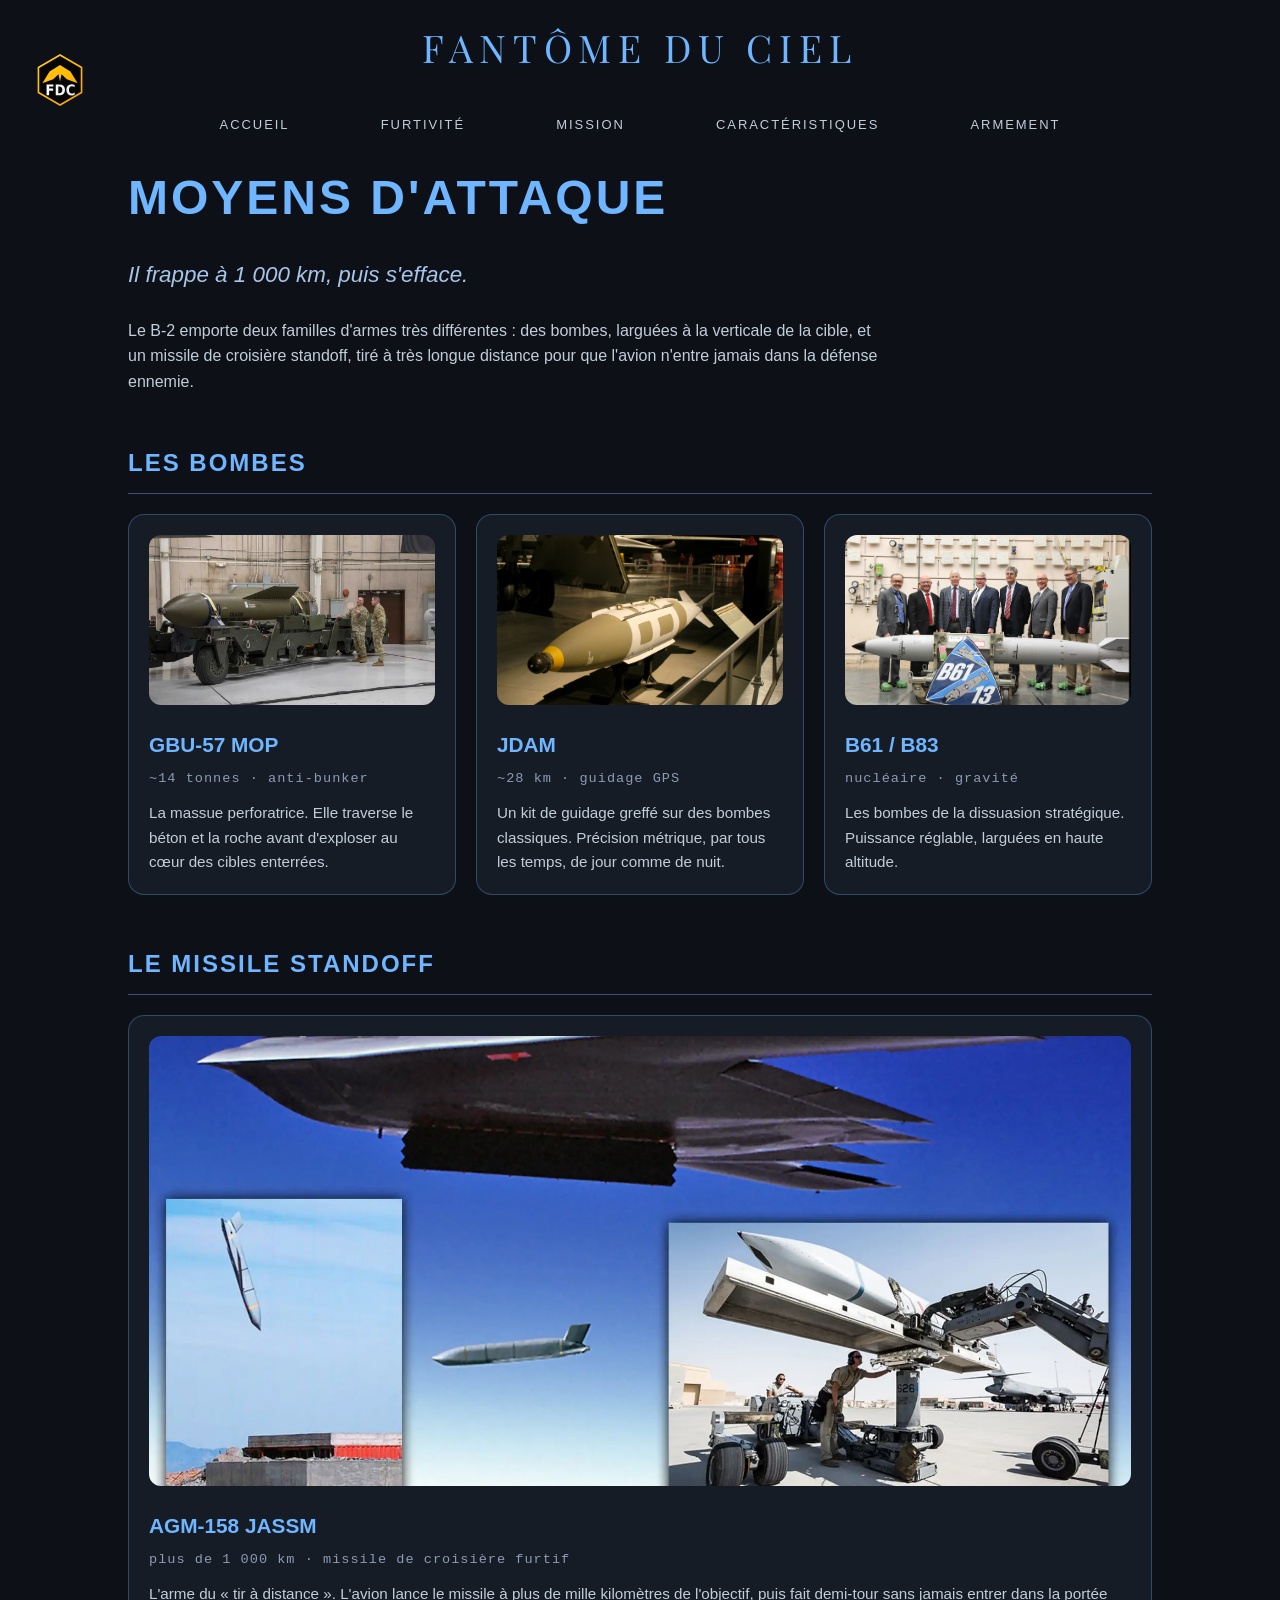
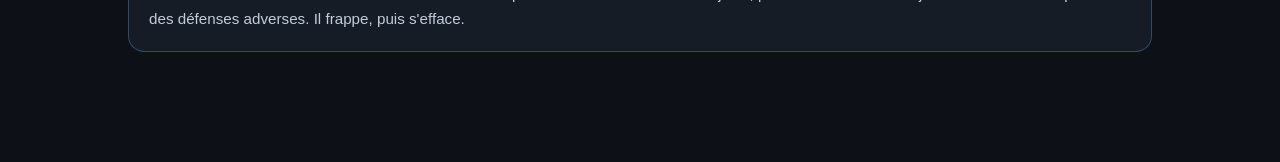
==== armement.html @ 90ef74f4 "Add: create armement.html and armement.css for armament section, update logo.svg and index.html for " ====
<!DOCTYPE html>
<html lang="fr">
<head>
  <meta charset="UTF-8">
  <meta name="viewport" content="width=device-width, initial-scale=1.0">
  <title>Fantôme du Ciel</title>
  <link rel="stylesheet" href="armement.css">
</head>
<body>

  <!-- Barre de navigation, identique aux autres pages -->
  <header>
    <nav>
      <img src="assets/logo.svg" alt="Logo FDC" class="nav-logo-img">
      <span class="nav-logo">Fantôme du Ciel</span>
      <div class="nav-links">
        <a href="index.html#accueil">Accueil</a>
        <a href="furtivité.html">Furtivité</a>
        <a href="mission.html">Mission</a>
        <a href="caracteristiques.html#caracteristiques">Caractéristiques</a>
        <a href="armement.html">Armement</a>
      </div>
    </nav>
  </header>

  <!-- Section principale -->
  <section class="arm-section">

    <h1>Moyens d'attaque</h1>
    <p class="arm-quote">Il frappe à 1 000 km, puis s'efface.</p>
    <p class="arm-text">
      Le B-2 emporte deux familles d'armes très différentes : des bombes,
      larguées à la verticale de la cible, et un missile de croisière standoff,
      tiré à très longue distance pour que l'avion n'entre jamais dans la
      défense ennemie.
    </p>

    <!-- ===================== FAMILLE 1 : LES BOMBES ===================== -->
    <h2 class="arm-family">Les bombes</h2>
    <div class="arm-grid">

      <article class="arm-card">
        <img src="assets/gpu_57.jpg" alt="Bombe GBU-57 MOP" class="arm-img">
        <h3>GBU-57 MOP</h3>
        <p class="arm-range">~14 tonnes · anti-bunker</p>
        <p class="arm-effect">
          La massue perforatrice. Elle traverse le béton et la roche avant
          d'exploser au cœur des cibles enterrées.
        </p>
      </article>

      <article class="arm-card">
        <img src="assets/jdam.jpg" alt="Bombe guidée JDAM" class="arm-img">
        <h3>JDAM</h3>
        <p class="arm-range">~28 km · guidage GPS</p>
        <p class="arm-effect">
          Un kit de guidage greffé sur des bombes classiques. Précision
          métrique, par tous les temps, de jour comme de nuit.
        </p>
      </article>

      <article class="arm-card">
        <img src="assets/b61.jpg" alt="Bombe nucléaire B61" class="arm-img">
        <h3>B61 / B83</h3>
        <p class="arm-range">nucléaire · gravité</p>
        <p class="arm-effect">
          Les bombes de la dissuasion stratégique. Puissance réglable,
          larguées en haute altitude.
        </p>
      </article>

    </div>

    <!-- ===================== FAMILLE 2 : LE MISSILE STANDOFF ===================== -->
    <h2 class="arm-family">Le missile standoff</h2>
    <div class="arm-grid">

      <article class="arm-card arm-card-wide">
        <img src="assets/jassm.jpg" alt="Missile de croisière AGM-158 JASSM" class="arm_jassm-img">
        <h3>AGM-158 JASSM</h3>
        <p class="arm-range">plus de 1 000 km · missile de croisière furtif</p>
        <p class="arm-effect">
          L'arme du « tir à distance ». L'avion lance le missile à plus de mille
          kilomètres de l'objectif, puis fait demi-tour sans jamais entrer dans
          la portée des défenses adverses. Il frappe, puis s'efface.
        </p>
      </article>

    </div>

  </section>

</body>
</html>
---- armement.css ----
/* Police du titre de la nav */
@import url('https://fonts.googleapis.com/css2?family=Playfair+Display:wght@400..900&display=swap');

/* Reset de base */
* {
  margin: 0;
  padding: 0;
  box-sizing: border-box;
}

/* Fond anthracite et texte clair, palette bleu acier */
body {
  background-color: #0d1117;
  color: #ffffff;
  font-family: Arial, Helvetica, sans-serif;
  line-height: 1.6;
}

/* Barre de navigation, identique aux autres pages */
nav {
  position: absolute;
  top: 0;
  left: 0;
  width: 100%;
  z-index: 4;
  display: flex;
  flex-direction: column;
  align-items: center;
  gap: 12px;
  padding: 18px;
}

.nav-logo-img {
  position: absolute;
  top: 50%;
  left: 30px;
  transform: translateY(-50%);
  height: 60px;
}

.nav-logo {
  font-family: "Playfair Display", serif;
  color: #6fb5ff;
  letter-spacing: 0.18em;
  font-size: 38px;
  text-transform: uppercase;
}

.nav-links {
  display: flex;
  gap: 40px;
  margin-top: 18px;
}

.nav-links a {
  position: relative;
  color: #c2cdda;
  font-size: 13px;
  letter-spacing: 0.15em;
  text-transform: uppercase;
  padding: 6px 14px;
  text-decoration: none;
  transition: color 0.25s ease;
}

.nav-links a::before {
  content: "[";
  opacity: 0;
  margin-right: 6px;
  color: #6fb5ff;
  transition: opacity 0.2s ease;
}

.nav-links a::after {
  content: "]";
  opacity: 0;
  margin-left: 6px;
  color: #6fb5ff;
  transition: opacity 0.2s ease;
}

.nav-links a:hover {
  color: #6fb5ff;
}

.nav-links a:hover::before,
.nav-links a:hover::after {
  opacity: 1;
}

/* Section principale */
.arm-section {
  padding: 160px 10% 60px;
}

.arm-section h1 {
  font-size: 3rem;
  color: #6fb5ff;
  text-transform: uppercase;
  letter-spacing: 3px;
  margin-bottom: 20px;
}

.arm-quote {
  font-size: 1.4rem;
  font-style: italic;
  color: #a8c5e8;
  margin-bottom: 25px;
}

.arm-text {
  max-width: 750px;
  color: #c2cdda;
  margin-bottom: 50px;
}

/* Titre d'une famille d'armes */
.arm-family {
  color: #6fb5ff;
  font-size: 1.5rem;
  text-transform: uppercase;
  letter-spacing: 2px;
  margin-bottom: 20px;
  padding-bottom: 10px;
  border-bottom: 1px solid rgba(111, 181, 255, 0.4);
}

/* Grille des cartes */
.arm-grid {
  display: grid;
  grid-template-columns: repeat(3, 1fr);
  gap: 20px;
  margin-bottom: 50px;
}

/* Une carte d'arme */
.arm-card {
  background-color: #161c26;
  border: 1px solid rgba(111, 181, 255, 0.3);
  border-radius: 16px;
  padding: 20px;
  transition: transform 0.3s ease, border-color 0.3s ease;
}

/* Effet au survol : la carte se soulève et la bordure s'allume */
.arm-card:hover {
  transform: translateY(-8px);
  border-color: #6fb5ff;
}

/* La carte du missile prend toute la largeur */
.arm-card-wide {
  grid-column: 1 / -1;
}

/* Image de chaque carte */
.arm-img {
  width: 100%;
  height: 170px;
  object-fit: cover;
  border-radius: 12px;
  margin-bottom: 16px;
}
.arm_jassm-img {
  width: 100%;
  height: 450px;
  object-fit: cover;
  border-radius: 12px;
  margin-bottom: 16px;
}
/* Nom de l'arme */
.arm-card h3 {
  color: #6fb5ff;
  font-size: 1.3rem;
  margin-bottom: 6px;
}

/* Portée / catégorie */
.arm-range {
  color: #8b9bb4;
  font-size: 0.85rem;
  font-family: monospace;
  letter-spacing: 1px;
  margin-bottom: 12px;
}

/* Effet de l'arme */
.arm-effect {
  color: #c2cdda;
  font-size: 0.95rem;
}

/* Sur petit écran, les cartes passent en une seule colonne */
@media (max-width: 800px) {
  .arm-grid {
    grid-template-columns: 1fr;
  }
}
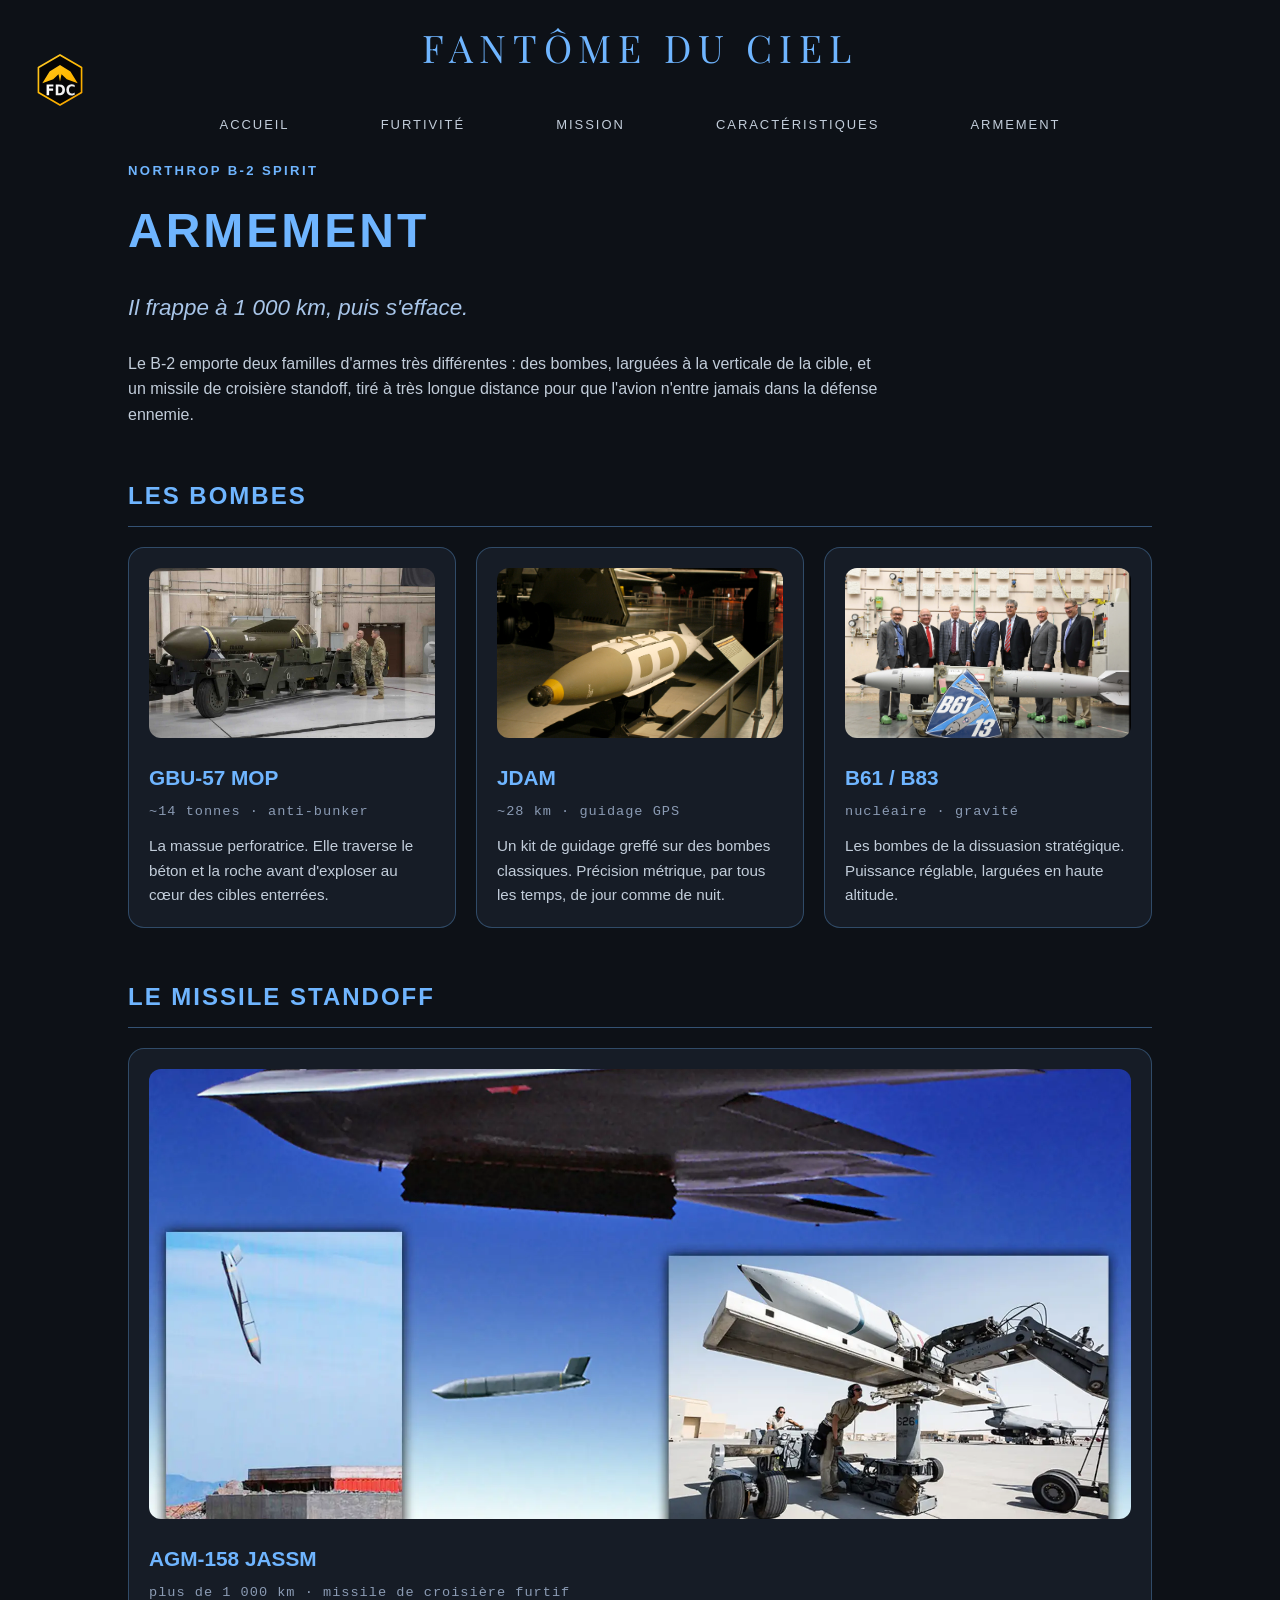
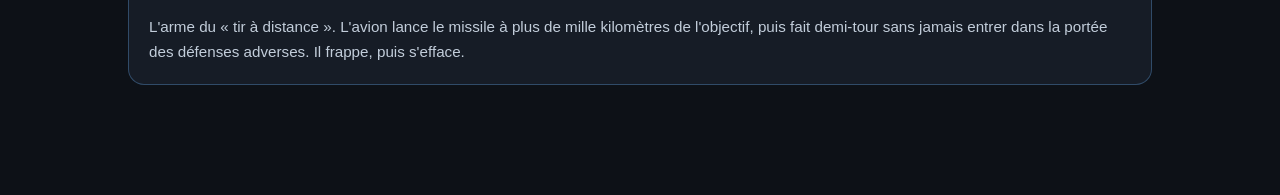
==== commit f39c3c66: "Add stealth-kicker class for enhanced styling in armement and mission sections" ====
--- a/armement.html
+++ b/armement.html
@@ -14,10 +14,10 @@
       <img src="assets/logo.svg" alt="Logo FDC" class="nav-logo-img">
       <span class="nav-logo">Fantôme du Ciel</span>
       <div class="nav-links">
-        <a href="index.html#accueil">Accueil</a>
-        <a href="furtivité.html">Furtivité</a>
+        <a href="index.html">Accueil</a>
+        <a href="furtivite.html">Furtivité</a>
         <a href="mission.html">Mission</a>
-        <a href="caracteristiques.html#caracteristiques">Caractéristiques</a>
+        <a href="caracteristiques.html">Caractéristiques</a>
         <a href="armement.html">Armement</a>
       </div>
     </nav>
@@ -26,7 +26,8 @@
   <!-- Section principale -->
   <section class="arm-section">
 
-    <h1>Moyens d'attaque</h1>
+	<p class="stealth-kicker">Northrop B-2 Spirit</p>
+    <h1>Armement</h1>
     <p class="arm-quote">Il frappe à 1 000 km, puis s'efface.</p>
     <p class="arm-text">
       Le B-2 emporte deux familles d'armes très différentes : des bombes,
@@ -91,4 +92,4 @@
   </section>
 
 </body>
-</html>+</html>
--- a/armement.css
+++ b/armement.css
@@ -195,4 +195,11 @@
   .arm-grid {
     grid-template-columns: 1fr;
   }
-}+}
+.stealth-kicker {
+  color: #6fb5ff;
+  font-size: 0.82rem;
+  font-weight: 700;
+  letter-spacing: 0.18em;
+  margin-bottom: 12px;
+  text-transform: uppercase; }
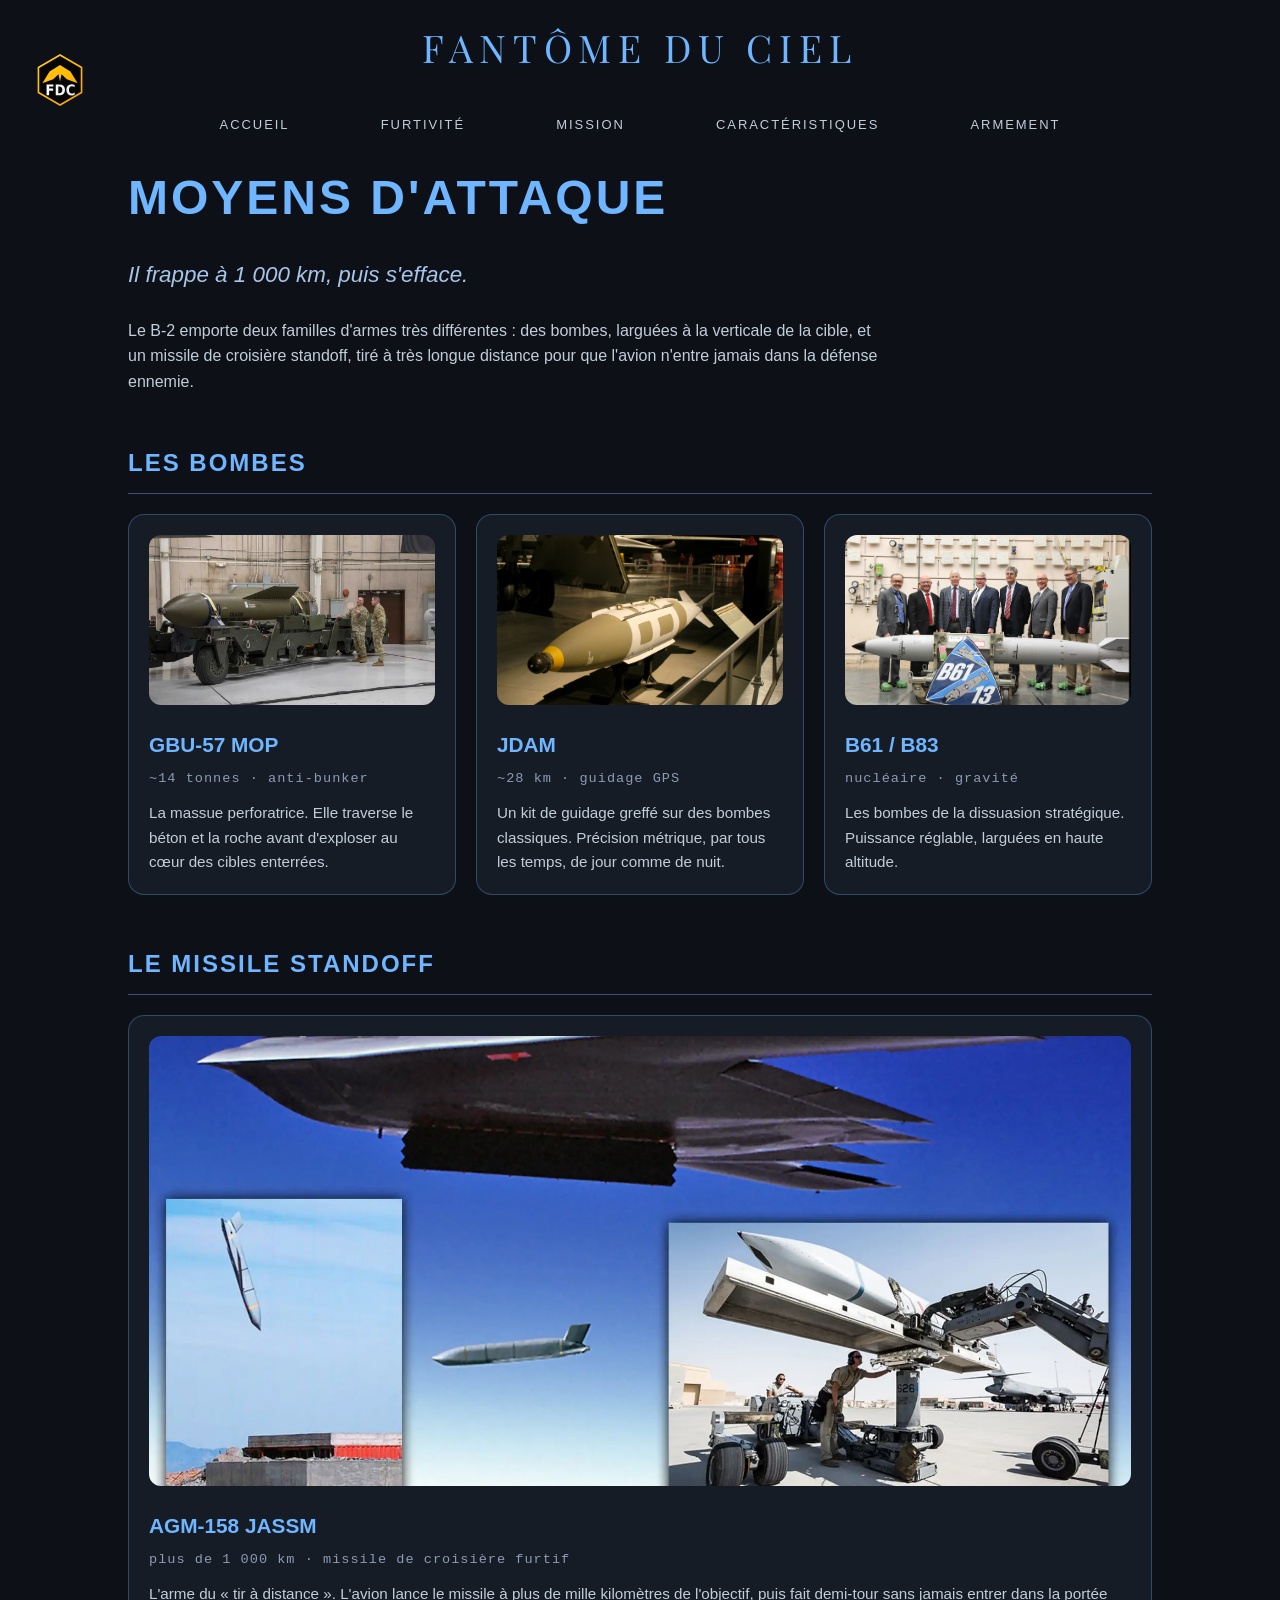
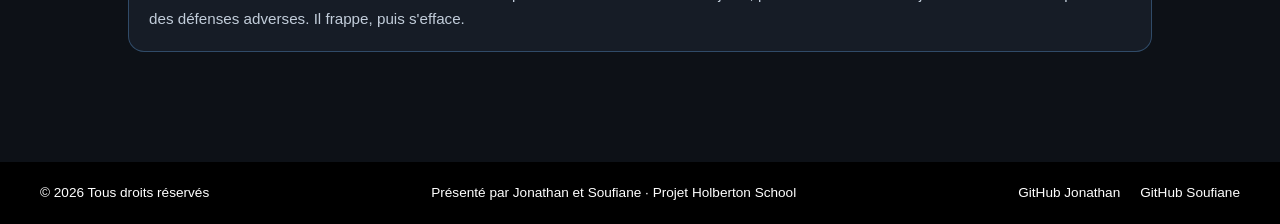
==== commit fbf755d1: "Add: implement footer with styling and links to contributors' GitHub profiles" ====
--- a/armement.html
+++ b/armement.html
@@ -14,10 +14,10 @@
       <img src="assets/logo.svg" alt="Logo FDC" class="nav-logo-img">
       <span class="nav-logo">Fantôme du Ciel</span>
       <div class="nav-links">
-        <a href="index.html">Accueil</a>
-        <a href="furtivite.html">Furtivité</a>
+        <a href="index.html#accueil">Accueil</a>
+        <a href="furtivité.html">Furtivité</a>
         <a href="mission.html">Mission</a>
-        <a href="caracteristiques.html">Caractéristiques</a>
+        <a href="caracteristiques.html#caracteristiques">Caractéristiques</a>
         <a href="armement.html">Armement</a>
       </div>
     </nav>
@@ -26,8 +26,7 @@
   <!-- Section principale -->
   <section class="arm-section">
 
-	<p class="stealth-kicker">Northrop B-2 Spirit</p>
-    <h1>Armement</h1>
+    <h1>Moyens d'attaque</h1>
     <p class="arm-quote">Il frappe à 1 000 km, puis s'efface.</p>
     <p class="arm-text">
       Le B-2 emporte deux familles d'armes très différentes : des bombes,
@@ -90,6 +89,13 @@
     </div>
 
   </section>
-
+<footer class="footer">
+  <p class="footer-left">© 2026 Tous droits réservés</p>
+  <p class="footer-center">Présenté par Jonathan et Soufiane · Projet Holberton School</p>
+  <div class="footer-right">
+    <a href="https://github.com/John-Natty" target="_blank">GitHub Jonathan</a>
+    <a href="https://github.com/Souf-F" target="_blank">GitHub Soufiane</a>
+  </div>
+</footer>
 </body>
-</html>
+</html>
--- a/armement.css
+++ b/armement.css
@@ -196,10 +196,41 @@
     grid-template-columns: 1fr;
   }
 }
-.stealth-kicker {
-  color: #6fb5ff;
-  font-size: 0.82rem;
-  font-weight: 700;
-  letter-spacing: 0.18em;
-  margin-bottom: 12px;
-  text-transform: uppercase; }+/* Footer : barre, texte blanc, 3 zones */
+.footer {
+  display: flex;
+  justify-content: space-between;
+  align-items: center;
+  background-color: #000000;
+  color: #ffffff;
+  padding: 20px 40px;
+  font-size: 0.85rem;
+}
+
+.footer-left,
+.footer-center {
+  margin: 0;
+}
+
+.footer-right {
+  display: flex;
+  gap: 20px;
+}
+
+.footer-right a {
+  color: #ffffff;
+  text-decoration: none;
+  transition: opacity 0.25s ease;
+}
+
+.footer-right a:hover {
+  opacity: 0.6;
+}
+
+@media (max-width: 800px) {
+  .footer {
+    flex-direction: column;
+    gap: 12px;
+    text-align: center;
+  }
+}
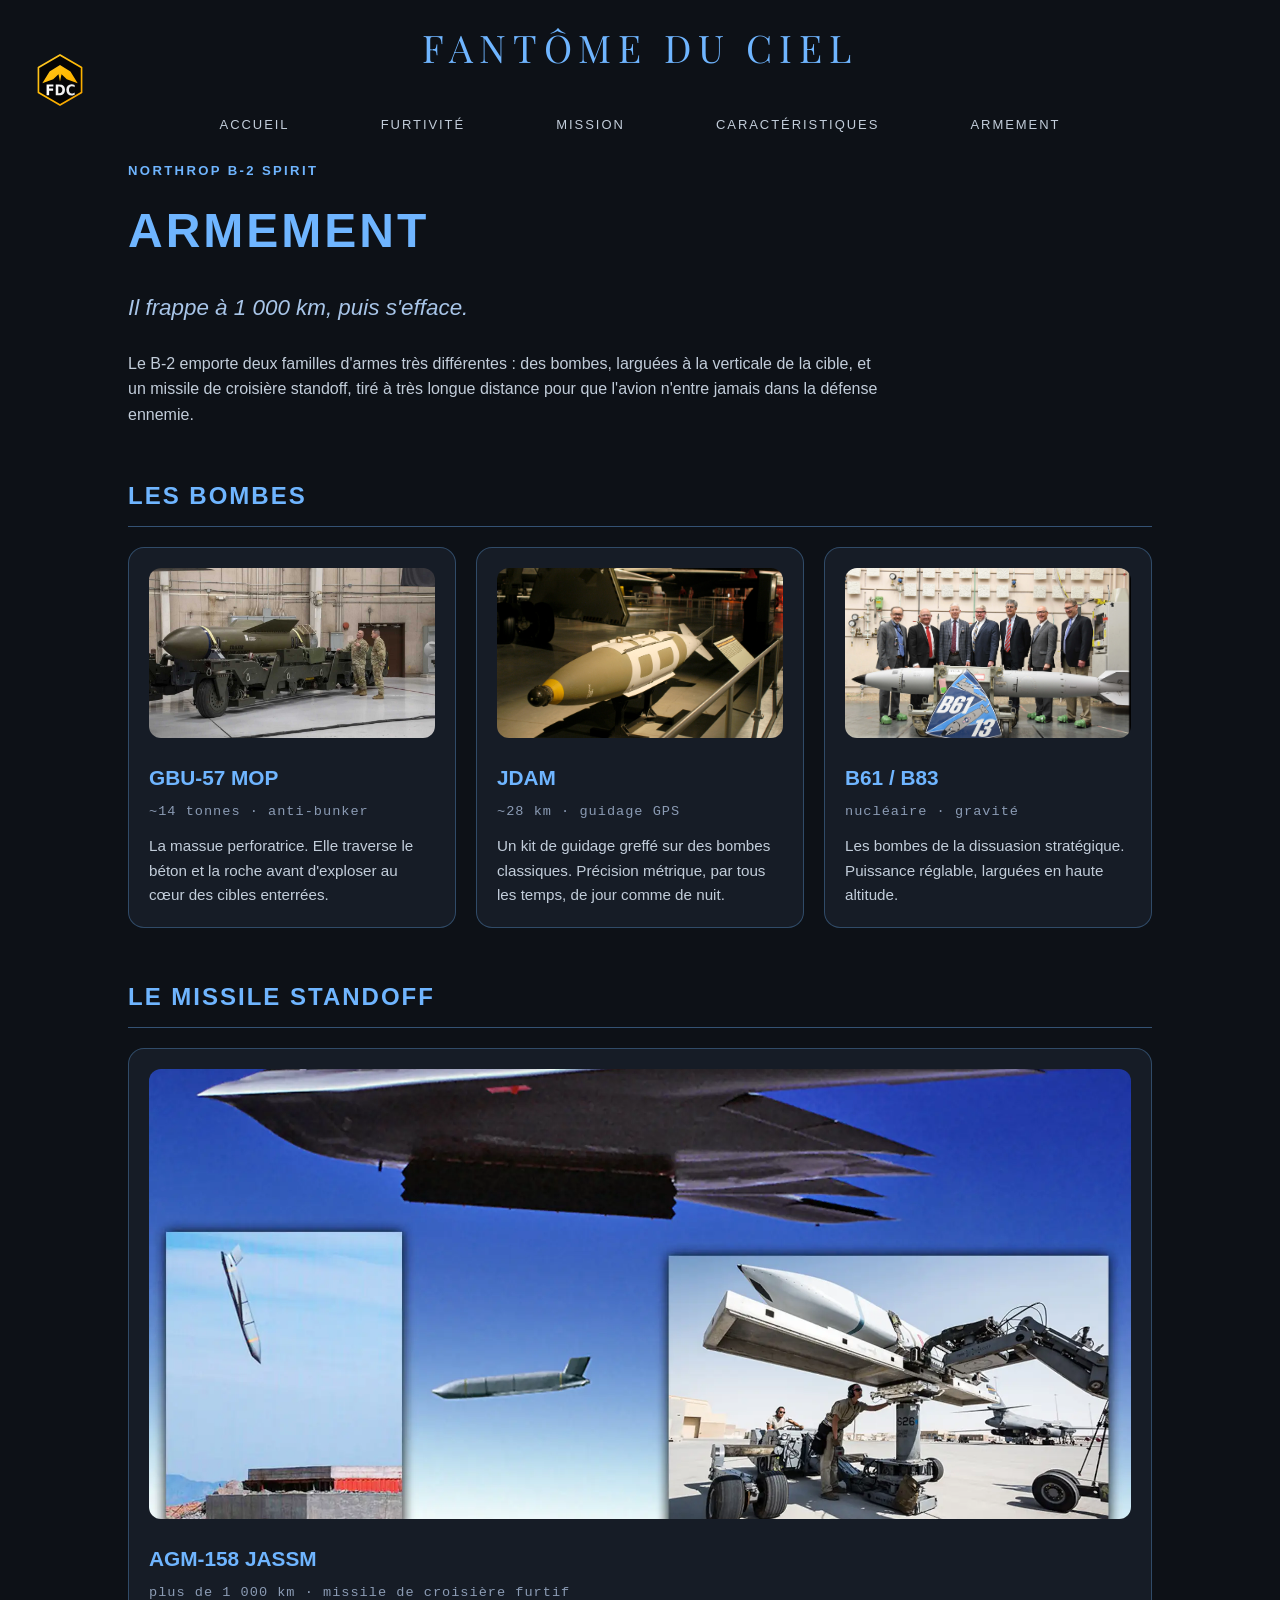
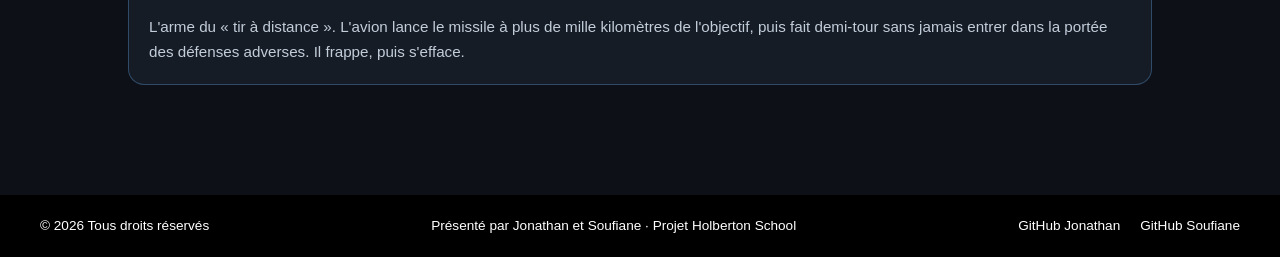
==== commit 55d165cb: "Merge branch 'test' into dev_souf" ====
--- a/armement.html
+++ b/armement.html
@@ -14,10 +14,10 @@
       <img src="assets/logo.svg" alt="Logo FDC" class="nav-logo-img">
       <span class="nav-logo">Fantôme du Ciel</span>
       <div class="nav-links">
-        <a href="index.html#accueil">Accueil</a>
-        <a href="furtivité.html">Furtivité</a>
+        <a href="index.html">Accueil</a>
+        <a href="furtivite.html">Furtivité</a>
         <a href="mission.html">Mission</a>
-        <a href="caracteristiques.html#caracteristiques">Caractéristiques</a>
+        <a href="caracteristiques.html">Caractéristiques</a>
         <a href="armement.html">Armement</a>
       </div>
     </nav>
@@ -26,7 +26,8 @@
   <!-- Section principale -->
   <section class="arm-section">
 
-    <h1>Moyens d'attaque</h1>
+	<p class="stealth-kicker">Northrop B-2 Spirit</p>
+    <h1>Armement</h1>
     <p class="arm-quote">Il frappe à 1 000 km, puis s'efface.</p>
     <p class="arm-text">
       Le B-2 emporte deux familles d'armes très différentes : des bombes,
@@ -98,4 +99,4 @@
   </div>
 </footer>
 </body>
-</html>+</html>
--- a/armement.css
+++ b/armement.css
@@ -196,6 +196,7 @@
     grid-template-columns: 1fr;
   }
 }
+
 /* Footer : barre, texte blanc, 3 zones */
 .footer {
   display: flex;
@@ -233,4 +234,11 @@
     gap: 12px;
     text-align: center;
   }
-}+}
+.stealth-kicker {
+  color: #6fb5ff;
+  font-size: 0.82rem;
+  font-weight: 700;
+  letter-spacing: 0.18em;
+  margin-bottom: 12px;
+  text-transform: uppercase; }
